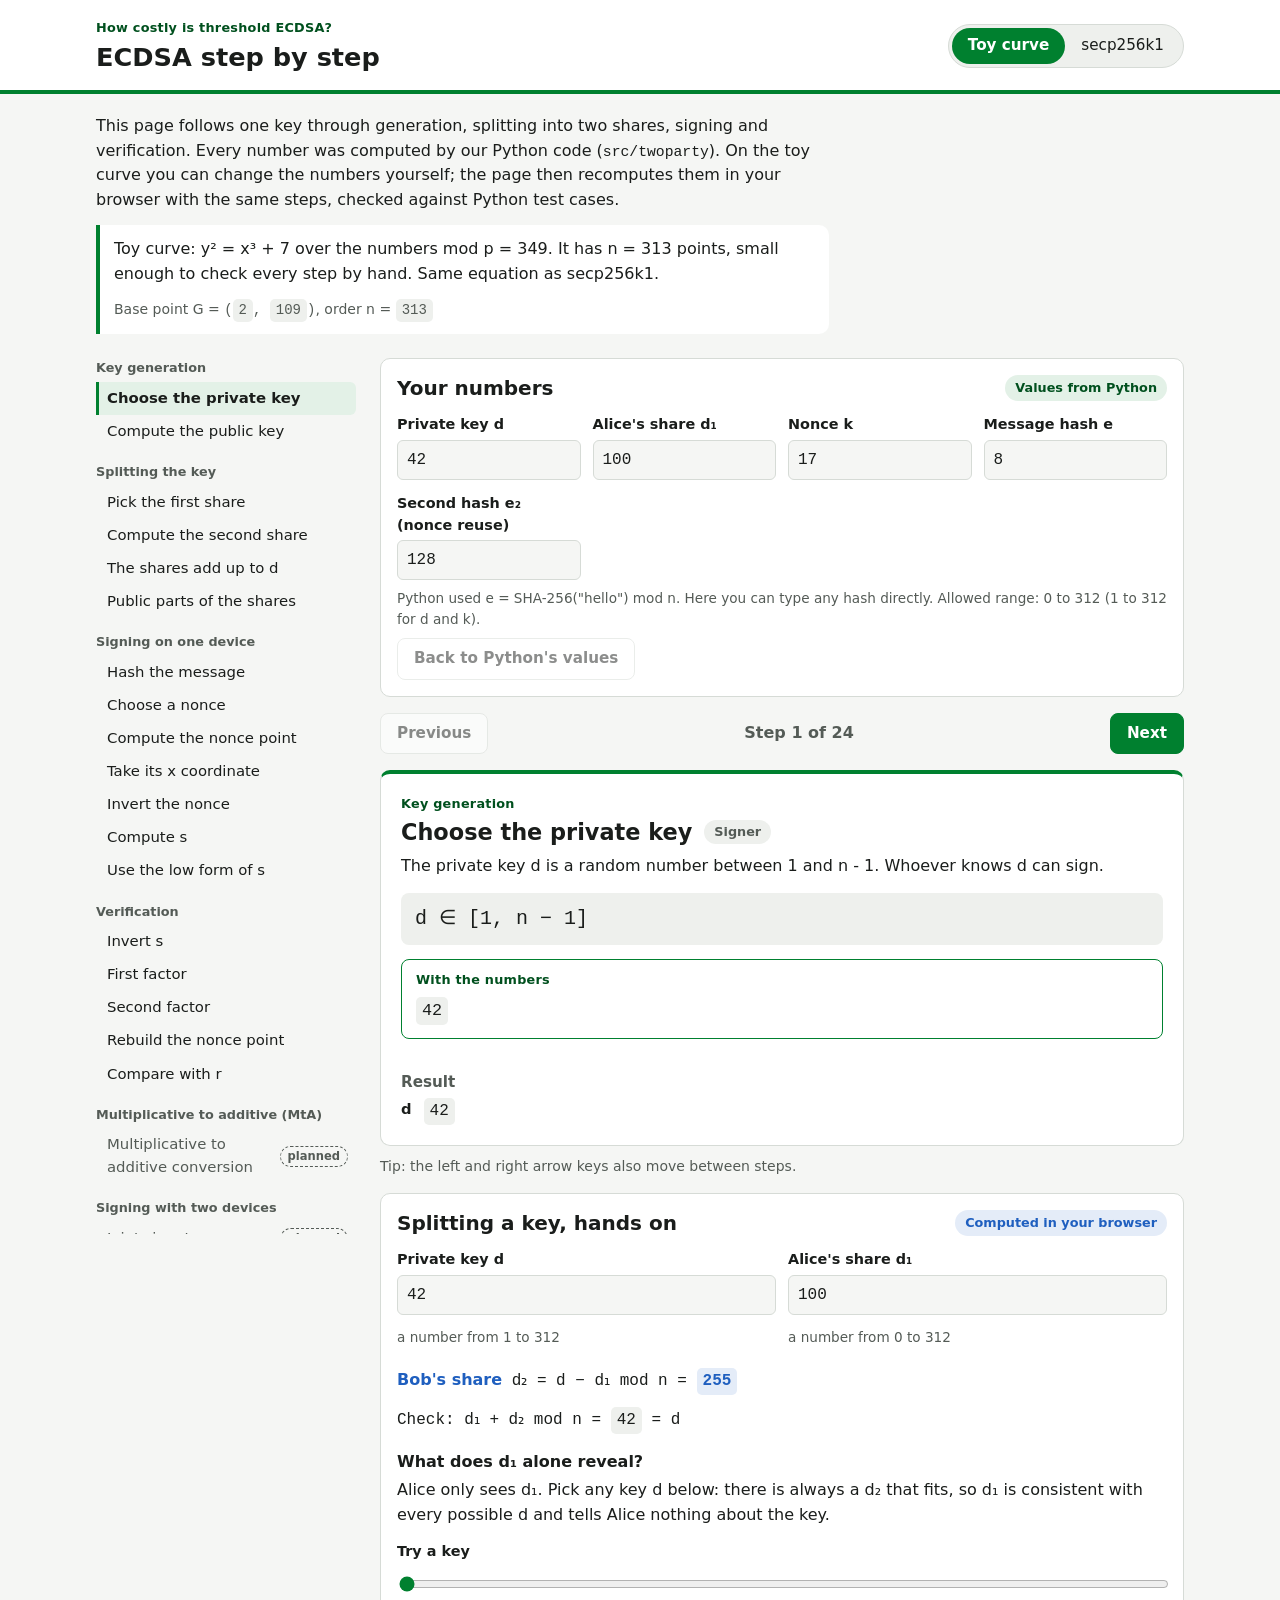
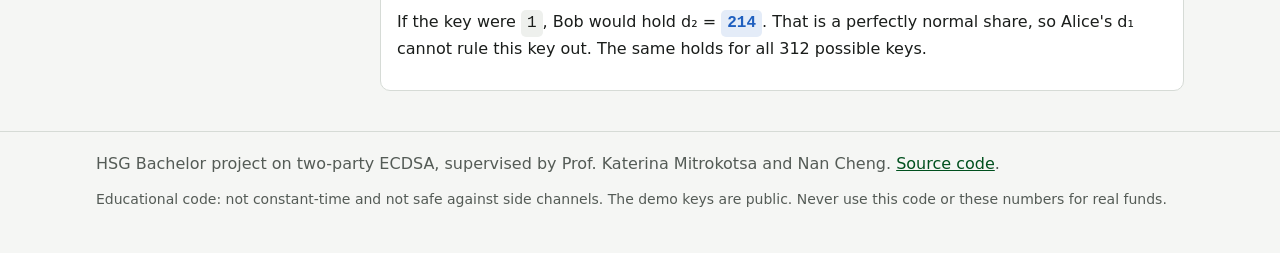
==== web/index.html @ 8071f064 "Add the learning page Step-through view with previous/next, toy curve and secp256k1, editable toy va" ====
<!doctype html>
<html lang="en">
<head>
  <meta charset="utf-8">
  <meta name="viewport" content="width=device-width, initial-scale=1">
  <title>ECDSA step by step</title>
  <meta name="description" content="Key generation, key sharing, signing and verification with real numbers from our Python code.">
  <meta name="color-scheme" content="light dark">
  <link rel="stylesheet" href="css/style.css">
  <script type="module" src="js/main.js"></script>
</head>
<body>
  <a class="skip" href="#step">Skip to the current step</a>

  <header class="site-header">
    <div class="wrap header-inner">
      <div>
        <p class="eyebrow">How costly is threshold ECDSA?</p>
        <h1>ECDSA step by step</h1>
      </div>
      <div class="curve-switch" role="group" aria-label="Curve">
        <button type="button" data-curve="toy" aria-pressed="true">Toy curve</button>
        <button type="button" data-curve="secp256k1" aria-pressed="false">secp256k1</button>
      </div>
    </div>
  </header>

  <main class="wrap">
    <section class="intro" aria-labelledby="intro-title">
      <h2 id="intro-title" class="visually-hidden">About this page</h2>
      <p>
        This page follows one key through generation, splitting into two shares, signing and
        verification. Every number was computed by our Python code (<code>src/twoparty</code>).
        On the toy curve you can change the numbers yourself; the page then recomputes them in
        your browser with the same steps, checked against Python test cases.
      </p>
      <div id="curve-info" class="curve-info"></div>
    </section>

    <div class="layout">
      <nav class="sidebar" aria-label="Steps">
        <details class="nav-details" open>
          <summary>All steps</summary>
          <div id="nav"></div>
        </details>
      </nav>

      <div class="content">
        <section class="panel" aria-labelledby="editor-title">
          <div class="panel-head">
            <h2 id="editor-title">Your numbers</h2>
            <span id="source" class="source" data-kind="python">Values from Python</span>
          </div>
          <div id="editor"></div>
        </section>

        <div class="stepper">
          <button type="button" id="prev" class="btn">Previous</button>
          <p id="counter" class="counter" aria-live="polite"></p>
          <button type="button" id="next" class="btn btn-primary">Next</button>
        </div>
        <div id="step" class="step" tabindex="-1"></div>
        <p class="small kbd-hint">Tip: the left and right arrow keys also move between steps.</p>

        <section class="panel" aria-labelledby="sharing-title">
          <div class="panel-head">
            <h2 id="sharing-title">Splitting a key, hands on</h2>
            <span class="source" data-kind="browser">Computed in your browser</span>
          </div>
          <div id="sharing"></div>
        </section>
      </div>
    </div>
  </main>

  <footer class="site-footer">
    <div class="wrap">
      <p>
        HSG Bachelor project on two-party ECDSA, supervised by Prof. Katerina Mitrokotsa and Nan Cheng.
        <a href="https://github.com/Marinho-01PT/How-costly-is-Threshold-ECDSA">Source code</a>.
      </p>
      <p class="small">
        Educational code: not constant-time and not safe against side channels. The demo keys
        are public. Never use this code or these numbers for real funds.
      </p>
    </div>
  </footer>
</body>
</html>
---- web/css/style.css ----
/* ECDSA step by step. HSG-inspired green on a neutral background. */

:root {
  --accent: #00802f;
  --accent-dark: #00501e;
  --accent-soft: #e3f1e7;
  --on-accent: #ffffff;

  --bg: #f5f6f4;
  --surface: #ffffff;
  --surface-2: #eef0ed;
  --text: #1a1d1b;
  --muted: #545b56;
  --border: #d6dbd6;
  --focus: #00501e;

  /* Fixed party colours, kept for the two-party stages. */
  --alice: #00802f;
  --alice-soft: #e3f1e7;
  --bob: #1f5fbf;
  --bob-soft: #e4ecf8;
  --attacker: #b3261e;
  --attacker-soft: #f8e5e3;
  --warn-soft: #fbf3dc;
  --warn: #7a5a00;

  --mono: ui-monospace, "SF Mono", SFMono-Regular, Menlo, Consolas, monospace;
  --sans: system-ui, -apple-system, "Segoe UI", Roboto, "Helvetica Neue", Arial, sans-serif;
  --radius: 10px;
}

@media (prefers-color-scheme: dark) {
  :root {
    --accent: #4cc27a;
    --accent-dark: #8fdcaa;
    --accent-soft: #173322;
    --on-accent: #08130c;

    --bg: #111412;
    --surface: #191d1a;
    --surface-2: #222723;
    --text: #e6eae7;
    --muted: #a3aca5;
    --border: #333a35;
    --focus: #8fdcaa;

    --alice: #5ccb87;
    --alice-soft: #173322;
    --bob: #7eaaf0;
    --bob-soft: #172338;
    --attacker: #f08a80;
    --attacker-soft: #3a1c19;
    --warn-soft: #332b14;
    --warn: #e7c66b;
  }
}

*, *::before, *::after { box-sizing: border-box; }

html { -webkit-text-size-adjust: 100%; }

body {
  margin: 0;
  background: var(--bg);
  color: var(--text);
  font: 16px/1.55 var(--sans);
}

.wrap { max-width: 1120px; margin: 0 auto; padding: 0 16px; }

h1, h2, h3 { line-height: 1.25; margin: 0; }
h1 { font-size: 1.6rem; }
h2 { font-size: 1.25rem; }
p { margin: 0 0 0.75em; }
code { font-family: var(--mono); font-size: 0.92em; }
a { color: var(--accent-dark); }
@media (prefers-color-scheme: dark) { a { color: var(--accent); } }

:focus-visible {
  outline: 3px solid var(--focus);
  outline-offset: 2px;
  border-radius: 4px;
}

.visually-hidden {
  position: absolute; width: 1px; height: 1px; overflow: hidden;
  clip: rect(0 0 0 0); white-space: nowrap;
}

.skip {
  position: absolute; left: 16px; top: -48px; z-index: 10;
  background: var(--accent); color: var(--on-accent); padding: 8px 12px; border-radius: 6px;
}
.skip:focus { top: 8px; }

.small { font-size: 0.875rem; color: var(--muted); }
.eyebrow {
  margin: 0 0 4px; font-size: 0.8rem; font-weight: 600; letter-spacing: 0.02em;
  color: var(--accent-dark);
}
@media (prefers-color-scheme: dark) { .eyebrow { color: var(--accent); } }

/* ---- header ---- */

.site-header {
  background: var(--surface);
  border-bottom: 4px solid var(--accent);
}
.header-inner {
  display: flex; flex-wrap: wrap; gap: 12px 24px; align-items: center;
  justify-content: space-between; padding-top: 18px; padding-bottom: 16px;
}

.curve-switch {
  display: inline-flex; border: 1px solid var(--border); border-radius: 999px;
  padding: 3px; background: var(--surface-2);
}
.curve-switch button {
  font: inherit; font-size: 0.95rem; border: 0; background: transparent; color: var(--text);
  padding: 6px 16px; border-radius: 999px; cursor: pointer; min-height: 36px;
}
.curve-switch button[aria-pressed="true"] {
  background: var(--accent); color: var(--on-accent); font-weight: 600;
}

/* ---- intro ---- */

.intro { padding: 20px 0 8px; max-width: 72ch; }
.curve-info {
  border-left: 4px solid var(--accent); background: var(--surface);
  padding: 12px 14px; border-radius: 0 var(--radius) var(--radius) 0;
}
.curve-info p:last-child { margin-bottom: 0; }

/* ---- layout ---- */

.layout {
  display: grid; grid-template-columns: 260px minmax(0, 1fr); gap: 24px;
  padding: 16px 0 40px; align-items: start;
}
.content { display: grid; gap: 16px; min-width: 0; }

.sidebar { position: sticky; top: 12px; max-height: calc(100vh - 24px); overflow: auto; }
.nav-details > summary {
  font-weight: 600; cursor: pointer; padding: 6px 0; list-style-position: inside;
}
@media (min-width: 861px) {
  .nav-details > summary { display: none; }
}
.nav-sections, .nav-steps { list-style: none; margin: 0; padding: 0; }
.nav-section {
  margin: 14px 0 4px; font-size: 0.8rem; font-weight: 600; color: var(--muted);
}
.nav-sections > li:first-child .nav-section { margin-top: 0; }
.nav-step {
  display: flex; gap: 8px; align-items: center; justify-content: space-between; width: 100%;
  text-align: left; font: inherit; font-size: 0.93rem; color: var(--text);
  background: transparent; border: 0; border-left: 3px solid transparent;
  padding: 5px 8px; cursor: pointer; border-radius: 0 6px 6px 0; min-height: 32px;
}
.nav-step:hover { background: var(--surface-2); }
.nav-step[aria-current="step"] {
  border-left-color: var(--accent); background: var(--accent-soft); font-weight: 600;
}
.nav-step.status-planned { color: var(--muted); }
.tag {
  font-size: 0.72rem; font-weight: 600; padding: 1px 7px; border-radius: 999px;
  border: 1px dashed var(--muted); color: var(--muted); white-space: nowrap;
}
.status-error .tag, .status-blocked .tag { border-style: solid; color: var(--attacker); border-color: var(--attacker); }

/* ---- panels ---- */

.panel {
  background: var(--surface); border: 1px solid var(--border); border-radius: var(--radius);
  padding: 16px;
}
.panel-head {
  display: flex; flex-wrap: wrap; gap: 8px 16px; align-items: center; justify-content: space-between;
  margin-bottom: 12px;
}
.source {
  font-size: 0.8rem; font-weight: 600; padding: 3px 10px; border-radius: 999px;
  background: var(--surface-2); color: var(--muted);
}
.source[data-kind="python"] { background: var(--accent-soft); color: var(--accent-dark); }
.source[data-kind="browser"] { background: var(--bob-soft); color: var(--bob); }
@media (prefers-color-scheme: dark) {
  .source[data-kind="python"] { color: var(--accent); }
}

.edit-grid { display: grid; grid-template-columns: repeat(auto-fill, minmax(150px, 1fr)); gap: 12px; }
.edit-actions { margin-top: 4px; }
.field { display: grid; gap: 4px; }
.field label { font-size: 0.9rem; font-weight: 600; }
.field-input {
  font: 1rem var(--mono); color: var(--text); background: var(--bg);
  border: 1px solid var(--border); border-radius: 6px; padding: 7px 9px; width: 100%; min-height: 40px;
}
.field-input[aria-invalid="true"] { border-color: var(--attacker); box-shadow: 0 0 0 1px var(--attacker); }
.field-hint { font-size: 0.85rem; color: var(--muted); margin: 8px 0; }

.btn {
  font: inherit; font-weight: 600; font-size: 0.95rem; cursor: pointer;
  border: 1px solid var(--border); background: var(--surface); color: var(--text);
  padding: 8px 16px; border-radius: 8px; min-height: 40px;
}
.btn:hover:not(:disabled) { border-color: var(--accent); }
.btn:disabled { opacity: 0.5; cursor: default; }
.btn-primary { background: var(--accent); border-color: var(--accent); color: var(--on-accent); }
.btn-primary:hover:not(:disabled) { background: var(--accent-dark); border-color: var(--accent-dark); }
@media (prefers-color-scheme: dark) {
  .btn-primary:hover:not(:disabled) { background: var(--accent-dark); color: var(--on-accent); }
}

/* ---- stepper and step card ---- */

.stepper { display: flex; align-items: center; justify-content: space-between; gap: 12px; }
.counter { margin: 0; font-weight: 600; color: var(--muted); }
.kbd-hint { margin: -6px 0 0; }

.step:focus { outline: none; }
.step-card {
  background: var(--surface); border: 1px solid var(--border); border-radius: var(--radius);
  padding: 20px; border-top: 4px solid var(--accent);
}
.step-card.status-planned { border-style: dashed; border-top-style: solid; border-top-color: var(--muted); }
.step-card.status-error, .step-card.status-blocked { border-top-color: var(--attacker); }
.step-head { display: flex; flex-wrap: wrap; gap: 8px 12px; align-items: center; margin-bottom: 8px; }
.step-head h2 { font-size: 1.4rem; }
.step-head h2:focus { outline: none; }
.step-head h2:focus-visible { outline: 3px solid var(--focus); }
.desc { max-width: 70ch; }

.who {
  font-size: 0.8rem; font-weight: 600; padding: 2px 10px; border-radius: 999px;
  background: var(--surface-2); color: var(--muted);
}
.who-alice { background: var(--alice-soft); color: var(--alice); }
.who-bob { background: var(--bob-soft); color: var(--bob); }
.who-attacker { background: var(--attacker-soft); color: var(--attacker); }
.who-both { background: linear-gradient(90deg, var(--alice-soft), var(--bob-soft)); color: var(--text); }

.formula {
  font: 1.25rem/1.4 var(--mono); margin: 14px 0; padding: 12px 14px;
  background: var(--surface-2); border-radius: 8px; overflow-wrap: anywhere;
}
.worked-box {
  border: 1px solid var(--accent); border-radius: 8px; padding: 10px 14px; margin-bottom: 16px;
}
.worked { font: 1.05rem/2 var(--mono); overflow-wrap: anywhere; }

.values-grid { display: grid; grid-template-columns: 1fr 1fr; gap: 16px; }
.values h3 { font-size: 0.95rem; color: var(--muted); margin-bottom: 6px; }
.values dl { margin: 0; display: grid; grid-template-columns: max-content minmax(0, 1fr); gap: 6px 12px; }
.values dt { font-weight: 600; font-size: 0.92rem; }
.values dt.who-alice { color: var(--alice); background: none; }
.values dt.who-bob { color: var(--bob); background: none; }
.values dd { margin: 0; min-width: 0; }

/* Numbers */
.num {
  display: inline-flex; flex-wrap: wrap; align-items: center; gap: 4px; font-family: var(--mono);
  background: var(--surface-2); border-radius: 5px; padding: 0 6px; line-height: 1.7;
  overflow-wrap: anywhere; max-width: 100%;
}
.num-alice { background: var(--alice-soft); color: var(--alice); font-weight: 600; }
.num-bob { background: var(--bob-soft); color: var(--bob); font-weight: 600; }
button.num {
  font: inherit; font-family: var(--mono); color: inherit; border: 1px dashed var(--muted);
  cursor: pointer; text-align: left; word-break: break-all;
}
button.num:hover { border-style: solid; border-color: var(--accent); }
.num-wrap { display: inline-flex; flex-wrap: wrap; align-items: center; gap: 4px; max-width: 100%; }
.copy-btn {
  font: 600 0.75rem var(--sans); color: var(--accent-dark); background: transparent;
  border: 1px solid var(--border); border-radius: 4px; padding: 1px 8px; cursor: pointer; min-height: 26px;
}
@media (prefers-color-scheme: dark) { .copy-btn { color: var(--accent); } }
.point { font-family: var(--mono); }
.text-value { font-family: var(--mono); }
.flag { font-weight: 700; padding: 0 8px; border-radius: 5px; }
.flag-yes { background: var(--accent-soft); color: var(--accent-dark); }
.flag-no { background: var(--attacker-soft); color: var(--attacker); }
@media (prefers-color-scheme: dark) { .flag-yes { color: var(--accent); } }

.msg { border-radius: 8px; padding: 12px 14px; margin-top: 12px; }
.msg p:last-child { margin-bottom: 0; }
.msg-error { background: var(--attacker-soft); color: var(--attacker); }
.msg-planned { background: var(--warn-soft); color: var(--warn); }

/* ---- sharing panel ---- */

.share-grid { display: grid; grid-template-columns: 1fr 1fr; gap: 12px; }
.share-out { margin: 12px 0 4px; }
.share-line { font-family: var(--mono); overflow-wrap: anywhere; }
.share-name { font-family: var(--sans); font-weight: 600; color: var(--bob); }
.sub { font-size: 1rem; margin: 18px 0 6px; }
.slider { width: 100%; accent-color: var(--accent); min-height: 32px; }
.guess-out { margin-top: 8px; }

/* ---- footer ---- */

.site-footer { border-top: 1px solid var(--border); padding: 20px 0 32px; color: var(--muted); }

/* ---- small screens ---- */

@media (max-width: 860px) {
  .layout { grid-template-columns: minmax(0, 1fr); }
  .sidebar {
    position: static; max-height: none; background: var(--surface);
    border: 1px solid var(--border); border-radius: var(--radius); padding: 8px 14px;
  }
}
@media (max-width: 560px) {
  h1 { font-size: 1.35rem; }
  .values-grid, .share-grid { grid-template-columns: minmax(0, 1fr); }
  .step-card { padding: 16px; }
  .formula { font-size: 1.05rem; }
  .curve-switch { width: 100%; }
  .curve-switch button { flex: 1; }
}

@media (prefers-reduced-motion: no-preference) {
  .btn, .nav-step, .curve-switch button { transition: background-color 120ms ease, border-color 120ms ease; }
}
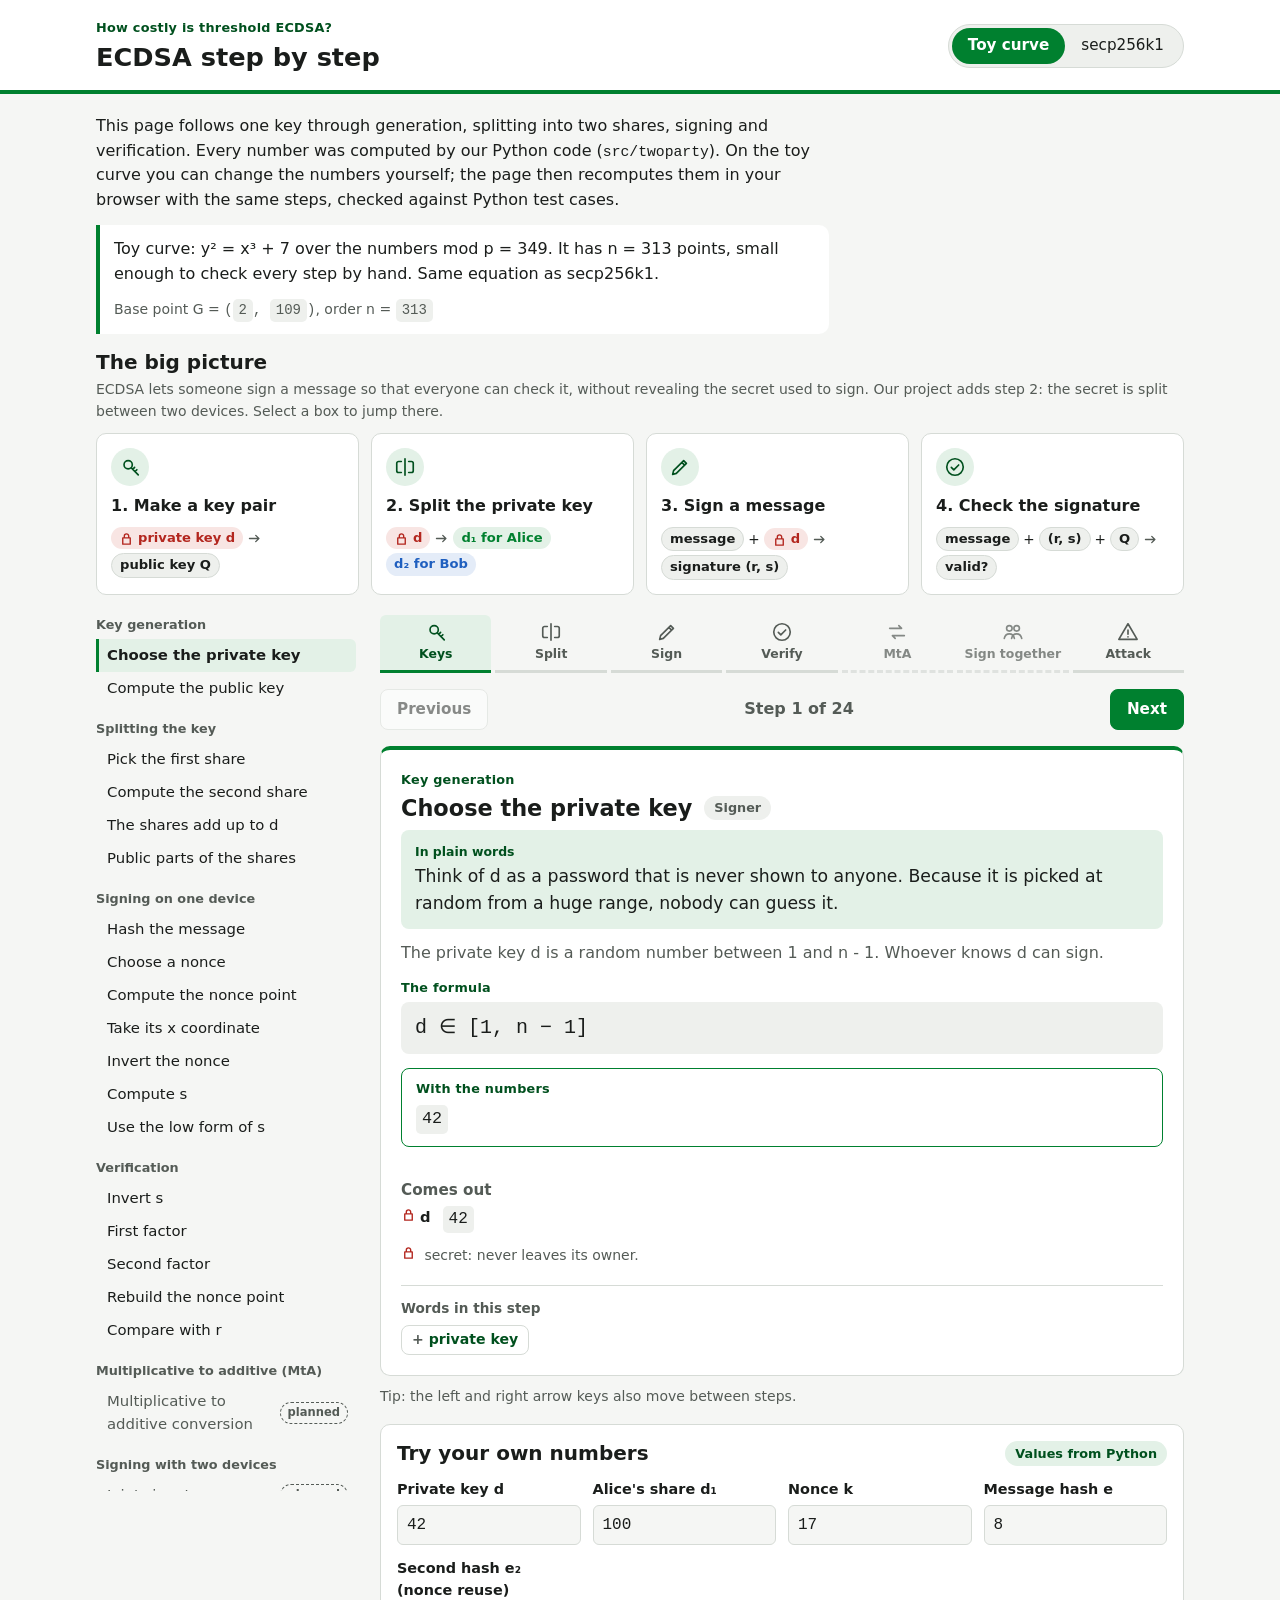
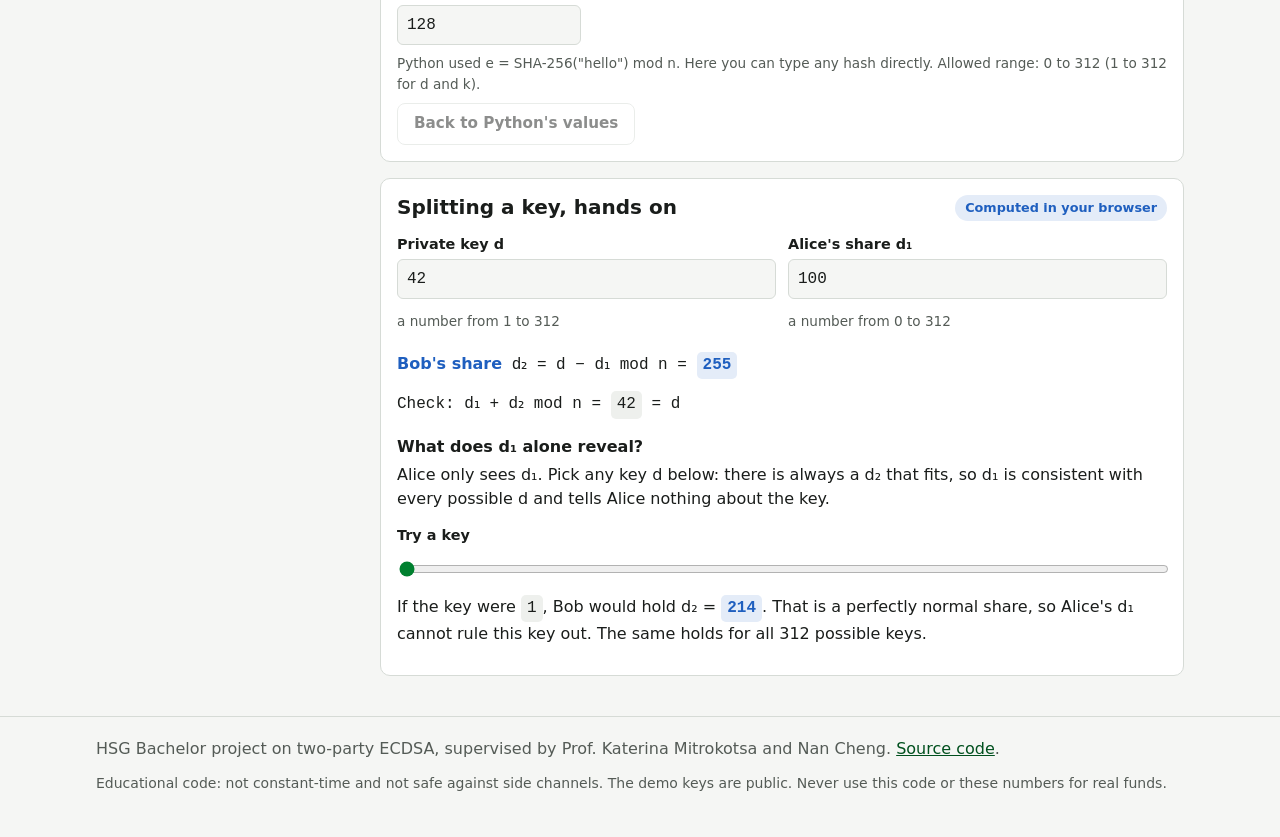
==== commit 3931ed4e: "Make the learning page easier to follow for newcomers - Big picture overview of the four phases, eac" ====
--- a/web/index.html
+++ b/web/index.html
@@ -37,6 +37,16 @@
       <div id="curve-info" class="curve-info"></div>
     </section>
 
+    <section class="big-picture" aria-labelledby="overview-title">
+      <h2 id="overview-title">The big picture</h2>
+      <p class="small">
+        ECDSA lets someone sign a message so that everyone can check it, without revealing the
+        secret used to sign. Our project adds step 2: the secret is split between two devices.
+        Select a box to jump there.
+      </p>
+      <div id="overview"></div>
+    </section>
+
     <div class="layout">
       <nav class="sidebar" aria-label="Steps">
         <details class="nav-details" open>
@@ -46,14 +56,7 @@
       </nav>
 
       <div class="content">
-        <section class="panel" aria-labelledby="editor-title">
-          <div class="panel-head">
-            <h2 id="editor-title">Your numbers</h2>
-            <span id="source" class="source" data-kind="python">Values from Python</span>
-          </div>
-          <div id="editor"></div>
-        </section>
-
+        <nav id="phases" aria-label="Phases"></nav>
         <div class="stepper">
           <button type="button" id="prev" class="btn">Previous</button>
           <p id="counter" class="counter" aria-live="polite"></p>
@@ -61,6 +64,14 @@
         </div>
         <div id="step" class="step" tabindex="-1"></div>
         <p class="small kbd-hint">Tip: the left and right arrow keys also move between steps.</p>
+
+        <section class="panel" aria-labelledby="editor-title">
+          <div class="panel-head">
+            <h2 id="editor-title">Try your own numbers</h2>
+            <span id="source" class="source" data-kind="python">Values from Python</span>
+          </div>
+          <div id="editor"></div>
+        </section>
 
         <section class="panel" aria-labelledby="sharing-title">
           <div class="panel-head">
--- a/web/css/style.css
+++ b/web/css/style.css
@@ -226,6 +226,7 @@
 }
 .step-card.status-planned { border-style: dashed; border-top-style: solid; border-top-color: var(--muted); }
 .step-card.status-error, .step-card.status-blocked { border-top-color: var(--attacker); }
+.step-card.section-reuse { border-top-color: var(--attacker); }
 .step-head { display: flex; flex-wrap: wrap; gap: 8px 12px; align-items: center; margin-bottom: 8px; }
 .step-head h2 { font-size: 1.4rem; }
 .step-head h2:focus { outline: none; }
@@ -299,13 +300,146 @@
 .slider { width: 100%; accent-color: var(--accent); min-height: 32px; }
 .guess-out { margin-top: 8px; }
 
+/* ---- icons ---- */
+
+.icon { width: 22px; height: 22px; fill: none; stroke: currentColor; stroke-width: 1.8;
+  stroke-linecap: round; stroke-linejoin: round; flex: none; }
+.icon-sm { width: 15px; height: 15px; stroke-width: 2.2; vertical-align: -2px; }
+
+/* ---- big picture ---- */
+
+.big-picture { padding: 8px 0 4px; }
+.big-picture h2 { margin-bottom: 4px; }
+.overview {
+  list-style: none; margin: 10px 0 0; padding: 0;
+  display: grid; grid-template-columns: repeat(4, minmax(0, 1fr)); gap: 12px;
+}
+.overview-card {
+  display: grid; gap: 8px; align-content: start; width: 100%; height: 100%; text-align: left;
+  font: inherit; color: var(--text); background: var(--surface); cursor: pointer;
+  border: 1px solid var(--border); border-radius: var(--radius); padding: 14px;
+}
+.overview-card:hover { border-color: var(--accent); }
+.overview-icon {
+  display: inline-grid; place-items: center; width: 38px; height: 38px; border-radius: 50%;
+  background: var(--accent-soft); color: var(--accent-dark);
+}
+@media (prefers-color-scheme: dark) { .overview-icon { color: var(--accent); } }
+.overview-title { font-weight: 700; }
+.overview-body { display: flex; flex-wrap: wrap; align-items: center; gap: 4px; font-size: 0.85rem; }
+.overview-arrow { color: var(--muted); }
+
+.pill {
+  display: inline-flex; align-items: center; gap: 4px; padding: 1px 8px; border-radius: 999px;
+  font-size: 0.82rem; font-weight: 600; white-space: nowrap;
+}
+.pill-secret { background: var(--attacker-soft); color: var(--attacker); }
+.pill-public { background: var(--surface-2); color: var(--text); border: 1px solid var(--border); }
+.pill-alice { background: var(--alice-soft); color: var(--alice); }
+.pill-bob { background: var(--bob-soft); color: var(--bob); }
+
+/* ---- phase bar ---- */
+
+.phases {
+  list-style: none; margin: 0; padding: 0; display: grid;
+  grid-template-columns: repeat(7, minmax(0, 1fr)); gap: 4px; counter-reset: phase;
+}
+.phase {
+  display: grid; justify-items: center; gap: 4px; width: 100%; height: 100%;
+  font: inherit; font-size: 0.78rem; font-weight: 600; color: var(--muted);
+  background: transparent; border: 0; border-bottom: 3px solid var(--border);
+  padding: 6px 2px 8px; cursor: pointer; border-radius: 6px 6px 0 0;
+}
+.phase:hover { background: var(--surface-2); }
+.phase-done { color: var(--accent-dark); border-bottom-color: var(--accent); }
+.phase-current { color: var(--accent-dark); background: var(--accent-soft); border-bottom-color: var(--accent); }
+@media (prefers-color-scheme: dark) { .phase-done, .phase-current { color: var(--accent); } }
+.phase-planned { border-bottom-style: dashed; }
+.phase-planned:not(.phase-current) { opacity: 0.7; }
+.phase-label { text-align: center; line-height: 1.2; }
+
+/* ---- step card extras ---- */
+
+.plain {
+  background: var(--accent-soft); border-radius: 8px; padding: 12px 14px; margin: 4px 0 12px;
+  font-size: 1.08rem;
+}
+.plain p { margin: 0; }
+.plain .plain-label {
+  font-size: 0.78rem; font-weight: 700; color: var(--accent-dark); margin-bottom: 2px;
+}
+@media (prefers-color-scheme: dark) { .plain .plain-label { color: var(--accent); } }
+.desc { color: var(--muted); }
+.formula-box .eyebrow { margin-top: 4px; }
+.formula-box .formula { margin-top: 2px; }
+
+.values-with-plot { display: grid; grid-template-columns: minmax(0, 1fr) minmax(0, 340px); gap: 20px; align-items: start; }
+
+.lock { display: inline-flex; align-items: center; margin-right: 4px; }
+.lock-secret { color: var(--attacker); }
+.lock-leaked { color: var(--attacker); }
+.lock-legend { margin-top: 12px; }
+
+.terms { margin-top: 18px; border-top: 1px solid var(--border); padding-top: 12px; }
+.terms-title { font-size: 0.85rem; font-weight: 700; color: var(--muted); margin-bottom: 6px; }
+.terms-list { display: flex; flex-wrap: wrap; gap: 6px; align-items: flex-start; }
+.term { border: 1px solid var(--border); border-radius: 8px; background: var(--surface); max-width: 100%; }
+.term summary {
+  cursor: pointer; padding: 3px 10px; font-size: 0.88rem; font-weight: 600;
+  color: var(--accent-dark); list-style: none;
+}
+.term summary::-webkit-details-marker { display: none; }
+.term summary::before { content: "+ "; color: var(--muted); }
+.term[open] summary::before { content: "− "; }
+@media (prefers-color-scheme: dark) { .term summary { color: var(--accent); } }
+.term[open] { flex-basis: 100%; background: var(--surface-2); }
+.term p { margin: 0; padding: 0 10px 8px; font-size: 0.92rem; }
+
+/* ---- curve picture ---- */
+
+.plot { margin: 0; }
+.plot-svg { width: 100%; height: auto; display: block; background: var(--surface-2); border-radius: 8px; }
+.plot-frame { fill: none; stroke: var(--border); }
+.plot-axis { font: 10px var(--mono); fill: var(--muted); }
+.plot-dots circle { fill: var(--muted); opacity: 0.45; }
+.plot-mark .plot-ring { fill: none; stroke: var(--text); stroke-width: 1.6; }
+.plot-mark .plot-core { fill: var(--text); }
+.plot-result .plot-ring { stroke: var(--accent); stroke-width: 2.4; }
+.plot-result .plot-core { fill: var(--accent); }
+.plot-alice .plot-ring { stroke: var(--alice); } .plot-alice .plot-core { fill: var(--alice); }
+.plot-bob .plot-ring { stroke: var(--bob); } .plot-bob .plot-core { fill: var(--bob); }
+.plot-label {
+  font: 700 13px var(--sans); fill: var(--text);
+  paint-order: stroke; stroke: var(--surface-2); stroke-width: 4px; stroke-linejoin: round;
+}
+.plot figcaption { margin-top: 8px; }
+.plot-legend { list-style: none; margin: 0 0 6px; padding: 0; display: grid; gap: 2px; font-size: 0.88rem; }
+.plot-key { display: flex; align-items: center; gap: 6px; font-family: var(--mono); }
+.plot-swatch { width: 11px; height: 11px; border-radius: 50%; border: 2px solid var(--text); flex: none; }
+.plot-key.plot-result .plot-swatch { background: var(--accent); border-color: var(--accent); }
+.plot-key.plot-alice .plot-swatch { background: var(--alice); border-color: var(--alice); }
+.plot-key.plot-bob .plot-swatch { background: var(--bob); border-color: var(--bob); }
+.plot-role { font-family: var(--sans); color: var(--muted); }
+.plot-note { background: var(--surface-2); border-radius: 8px; padding: 12px 14px; font-size: 0.92rem; }
+.plot-note p { margin: 0; }
+
+@media (prefers-reduced-motion: no-preference) {
+  .plot-result .plot-ring { animation: pop 450ms ease-out; transform-box: fill-box; transform-origin: center; }
+  @keyframes pop { from { transform: scale(2.2); opacity: 0; } to { transform: scale(1); opacity: 1; } }
+}
+
 /* ---- footer ---- */
 
 .site-footer { border-top: 1px solid var(--border); padding: 20px 0 32px; color: var(--muted); }
 
 /* ---- small screens ---- */
 
+@media (max-width: 1000px) {
+  .values-with-plot { grid-template-columns: minmax(0, 1fr); }
+  .values-with-plot .plot { max-width: 380px; }
+}
 @media (max-width: 860px) {
+  .overview { grid-template-columns: repeat(2, minmax(0, 1fr)); }
   .layout { grid-template-columns: minmax(0, 1fr); }
   .sidebar {
     position: static; max-height: none; background: var(--surface);
@@ -314,6 +448,11 @@
 }
 @media (max-width: 560px) {
   h1 { font-size: 1.35rem; }
+  .overview { grid-template-columns: minmax(0, 1fr); gap: 8px; }
+  .overview-card { grid-template-columns: auto minmax(0, 1fr); column-gap: 12px; row-gap: 6px; padding: 10px 12px; }
+  .overview-icon { grid-row: span 2; width: 32px; height: 32px; }
+  .phases { grid-template-columns: repeat(4, minmax(0, 1fr)); }
+  .phase .icon { width: 18px; height: 18px; }
   .values-grid, .share-grid { grid-template-columns: minmax(0, 1fr); }
   .step-card { padding: 16px; }
   .formula { font-size: 1.05rem; }
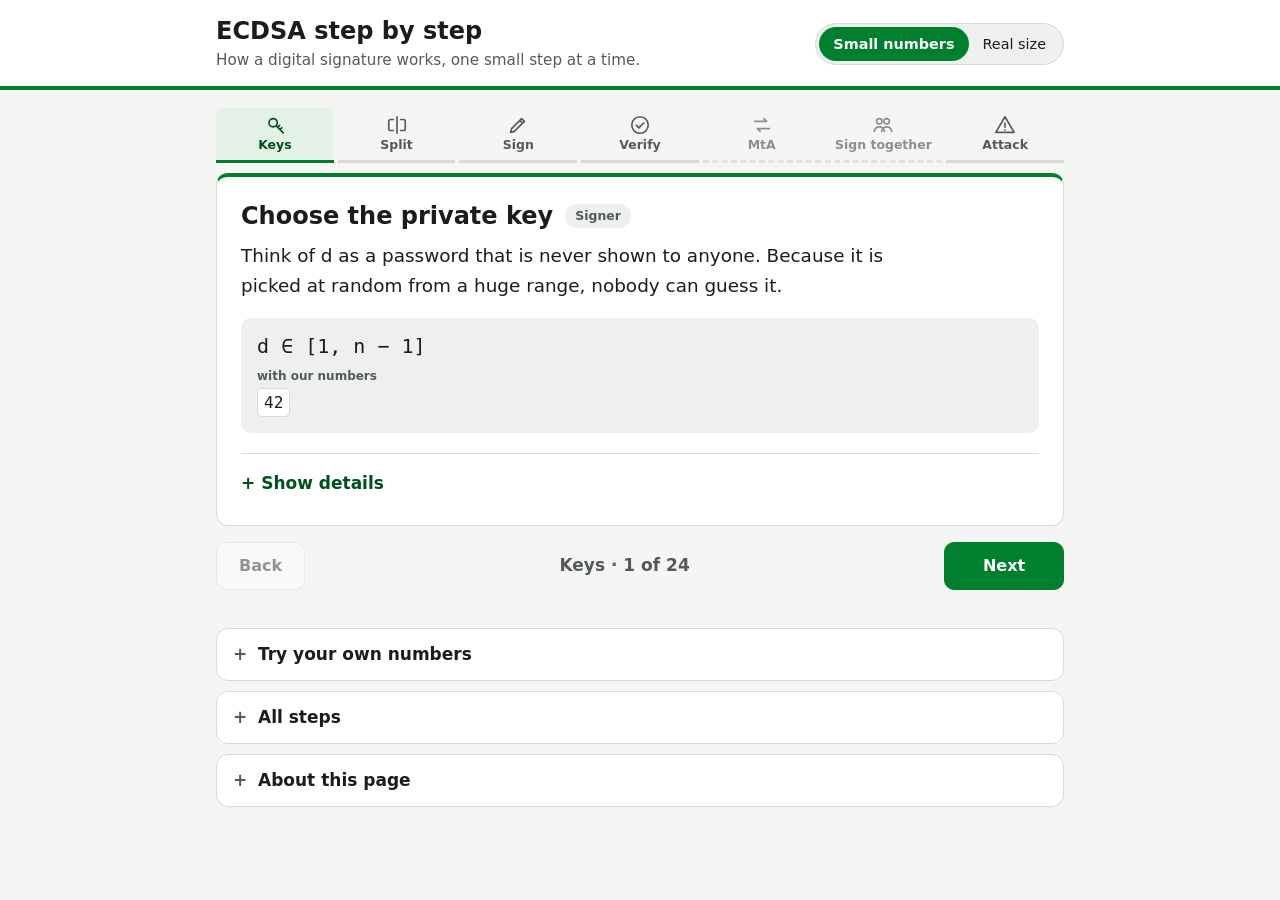
==== commit e26dbd8a: "Show one thing at a time on the learning page - Single column: phase bar, one step card, back/next b" ====
--- a/web/index.html
+++ b/web/index.html
@@ -15,86 +15,58 @@
   <header class="site-header">
     <div class="wrap header-inner">
       <div>
-        <p class="eyebrow">How costly is threshold ECDSA?</p>
         <h1>ECDSA step by step</h1>
+        <p class="tagline">How a digital signature works, one small step at a time.</p>
       </div>
-      <div class="curve-switch" role="group" aria-label="Curve">
-        <button type="button" data-curve="toy" aria-pressed="true">Toy curve</button>
-        <button type="button" data-curve="secp256k1" aria-pressed="false">secp256k1</button>
+      <div class="curve-switch" role="group" aria-label="Size of the numbers">
+        <button type="button" data-curve="toy" aria-pressed="true" title="Small numbers you can check by hand">Small numbers</button>
+        <button type="button" data-curve="secp256k1" aria-pressed="false" title="The real curve secp256k1 used by Bitcoin">Real size</button>
       </div>
     </div>
   </header>
 
   <main class="wrap">
-    <section class="intro" aria-labelledby="intro-title">
-      <h2 id="intro-title" class="visually-hidden">About this page</h2>
-      <p>
-        This page follows one key through generation, splitting into two shares, signing and
-        verification. Every number was computed by our Python code (<code>src/twoparty</code>).
-        On the toy curve you can change the numbers yourself; the page then recomputes them in
-        your browser with the same steps, checked against Python test cases.
-      </p>
-      <div id="curve-info" class="curve-info"></div>
-    </section>
+    <nav id="phases" class="phases-wrap" aria-label="Phases"></nav>
 
-    <section class="big-picture" aria-labelledby="overview-title">
-      <h2 id="overview-title">The big picture</h2>
-      <p class="small">
-        ECDSA lets someone sign a message so that everyone can check it, without revealing the
-        secret used to sign. Our project adds step 2: the secret is split between two devices.
-        Select a box to jump there.
-      </p>
-      <div id="overview"></div>
-    </section>
+    <div id="step" class="step" tabindex="-1"></div>
 
-    <div class="layout">
-      <nav class="sidebar" aria-label="Steps">
-        <details class="nav-details" open>
-          <summary>All steps</summary>
-          <div id="nav"></div>
-        </details>
-      </nav>
+    <div class="stepper">
+      <button type="button" id="prev" class="btn">Back</button>
+      <p id="counter" class="counter" aria-live="polite"></p>
+      <button type="button" id="next" class="btn btn-primary">Next</button>
+    </div>
 
-      <div class="content">
-        <nav id="phases" aria-label="Phases"></nav>
-        <div class="stepper">
-          <button type="button" id="prev" class="btn">Previous</button>
-          <p id="counter" class="counter" aria-live="polite"></p>
-          <button type="button" id="next" class="btn btn-primary">Next</button>
+    <div class="extras">
+      <div id="sharing-slot"></div>
+
+      <details id="editor-box" class="fold">
+        <summary>Try your own numbers <span id="source" class="source" data-kind="browser" hidden>Your numbers</span></summary>
+        <div id="editor" class="fold-body"></div>
+      </details>
+
+      <details class="fold">
+        <summary>All steps</summary>
+        <div id="nav" class="fold-body"></div>
+      </details>
+
+      <details class="fold">
+        <summary>About this page</summary>
+        <div class="fold-body">
+          <p>
+            Every number on this page was computed by our Python code (<code>src/twoparty</code>).
+            When you change numbers yourself, the page recomputes them in your browser with the
+            same steps, which are checked against Python test cases.
+          </p>
+          <div id="curve-info"></div>
+          <p class="small">
+            HSG Bachelor project on two-party ECDSA, supervised by Prof. Katerina Mitrokotsa and Nan Cheng.
+            <a href="https://github.com/Marinho-01PT/How-costly-is-Threshold-ECDSA">Source code</a>.
+            Educational code: not constant-time and not safe against side channels. The demo keys
+            are public. Never use this code or these numbers for real funds.
+          </p>
         </div>
-        <div id="step" class="step" tabindex="-1"></div>
-        <p class="small kbd-hint">Tip: the left and right arrow keys also move between steps.</p>
-
-        <section class="panel" aria-labelledby="editor-title">
-          <div class="panel-head">
-            <h2 id="editor-title">Try your own numbers</h2>
-            <span id="source" class="source" data-kind="python">Values from Python</span>
-          </div>
-          <div id="editor"></div>
-        </section>
-
-        <section class="panel" aria-labelledby="sharing-title">
-          <div class="panel-head">
-            <h2 id="sharing-title">Splitting a key, hands on</h2>
-            <span class="source" data-kind="browser">Computed in your browser</span>
-          </div>
-          <div id="sharing"></div>
-        </section>
-      </div>
+      </details>
     </div>
   </main>
-
-  <footer class="site-footer">
-    <div class="wrap">
-      <p>
-        HSG Bachelor project on two-party ECDSA, supervised by Prof. Katerina Mitrokotsa and Nan Cheng.
-        <a href="https://github.com/Marinho-01PT/How-costly-is-Threshold-ECDSA">Source code</a>.
-      </p>
-      <p class="small">
-        Educational code: not constant-time and not safe against side channels. The demo keys
-        are public. Never use this code or these numbers for real funds.
-      </p>
-    </div>
-  </footer>
 </body>
 </html>
--- a/web/css/style.css
+++ b/web/css/style.css
@@ -1,4 +1,5 @@
-/* ECDSA step by step. HSG-inspired green on a neutral background. */
+/* ECDSA step by step. HSG-inspired green on a neutral background.
+   One step at a time: the step card is the only thing open by default. */
 
 :root {
   --accent: #00802f;
@@ -26,7 +27,7 @@
 
   --mono: ui-monospace, "SF Mono", SFMono-Regular, Menlo, Consolas, monospace;
   --sans: system-ui, -apple-system, "Segoe UI", Roboto, "Helvetica Neue", Arial, sans-serif;
-  --radius: 10px;
+  --radius: 12px;
 }
 
 @media (prefers-color-scheme: dark) {
@@ -56,185 +57,102 @@
 }
 
 *, *::before, *::after { box-sizing: border-box; }
-
 html { -webkit-text-size-adjust: 100%; }
 
 body {
   margin: 0;
   background: var(--bg);
   color: var(--text);
-  font: 16px/1.55 var(--sans);
-}
-
-.wrap { max-width: 1120px; margin: 0 auto; padding: 0 16px; }
+  font: 17px/1.6 var(--sans);
+}
+
+.wrap { max-width: 880px; margin: 0 auto; padding: 0 16px; }
 
 h1, h2, h3 { line-height: 1.25; margin: 0; }
-h1 { font-size: 1.6rem; }
-h2 { font-size: 1.25rem; }
+h1 { font-size: 1.5rem; }
+h2 { font-size: 1.5rem; }
 p { margin: 0 0 0.75em; }
 code { font-family: var(--mono); font-size: 0.92em; }
 a { color: var(--accent-dark); }
 @media (prefers-color-scheme: dark) { a { color: var(--accent); } }
 
-:focus-visible {
-  outline: 3px solid var(--focus);
-  outline-offset: 2px;
-  border-radius: 4px;
-}
+:focus-visible { outline: 3px solid var(--focus); outline-offset: 2px; border-radius: 4px; }
 
 .visually-hidden {
   position: absolute; width: 1px; height: 1px; overflow: hidden;
   clip: rect(0 0 0 0); white-space: nowrap;
 }
-
 .skip {
   position: absolute; left: 16px; top: -48px; z-index: 10;
   background: var(--accent); color: var(--on-accent); padding: 8px 12px; border-radius: 6px;
 }
 .skip:focus { top: 8px; }
-
 .small { font-size: 0.875rem; color: var(--muted); }
-.eyebrow {
-  margin: 0 0 4px; font-size: 0.8rem; font-weight: 600; letter-spacing: 0.02em;
-  color: var(--accent-dark);
-}
-@media (prefers-color-scheme: dark) { .eyebrow { color: var(--accent); } }
+
+.icon { width: 22px; height: 22px; fill: none; stroke: currentColor; stroke-width: 1.8;
+  stroke-linecap: round; stroke-linejoin: round; flex: none; }
+.icon-sm { width: 15px; height: 15px; stroke-width: 2.2; vertical-align: -2px; }
 
 /* ---- header ---- */
 
-.site-header {
-  background: var(--surface);
-  border-bottom: 4px solid var(--accent);
-}
+.site-header { background: var(--surface); border-bottom: 4px solid var(--accent); }
 .header-inner {
   display: flex; flex-wrap: wrap; gap: 12px 24px; align-items: center;
-  justify-content: space-between; padding-top: 18px; padding-bottom: 16px;
-}
+  justify-content: space-between; padding-top: 16px; padding-bottom: 14px;
+}
+.tagline { margin: 2px 0 0; color: var(--muted); font-size: 0.95rem; }
 
 .curve-switch {
   display: inline-flex; border: 1px solid var(--border); border-radius: 999px;
   padding: 3px; background: var(--surface-2);
 }
 .curve-switch button {
-  font: inherit; font-size: 0.95rem; border: 0; background: transparent; color: var(--text);
-  padding: 6px 16px; border-radius: 999px; cursor: pointer; min-height: 36px;
-}
-.curve-switch button[aria-pressed="true"] {
-  background: var(--accent); color: var(--on-accent); font-weight: 600;
-}
-
-/* ---- intro ---- */
-
-.intro { padding: 20px 0 8px; max-width: 72ch; }
-.curve-info {
-  border-left: 4px solid var(--accent); background: var(--surface);
-  padding: 12px 14px; border-radius: 0 var(--radius) var(--radius) 0;
-}
-.curve-info p:last-child { margin-bottom: 0; }
-
-/* ---- layout ---- */
-
-.layout {
-  display: grid; grid-template-columns: 260px minmax(0, 1fr); gap: 24px;
-  padding: 16px 0 40px; align-items: start;
-}
-.content { display: grid; gap: 16px; min-width: 0; }
-
-.sidebar { position: sticky; top: 12px; max-height: calc(100vh - 24px); overflow: auto; }
-.nav-details > summary {
-  font-weight: 600; cursor: pointer; padding: 6px 0; list-style-position: inside;
-}
-@media (min-width: 861px) {
-  .nav-details > summary { display: none; }
-}
-.nav-sections, .nav-steps { list-style: none; margin: 0; padding: 0; }
-.nav-section {
-  margin: 14px 0 4px; font-size: 0.8rem; font-weight: 600; color: var(--muted);
-}
-.nav-sections > li:first-child .nav-section { margin-top: 0; }
-.nav-step {
-  display: flex; gap: 8px; align-items: center; justify-content: space-between; width: 100%;
-  text-align: left; font: inherit; font-size: 0.93rem; color: var(--text);
-  background: transparent; border: 0; border-left: 3px solid transparent;
-  padding: 5px 8px; cursor: pointer; border-radius: 0 6px 6px 0; min-height: 32px;
-}
-.nav-step:hover { background: var(--surface-2); }
-.nav-step[aria-current="step"] {
-  border-left-color: var(--accent); background: var(--accent-soft); font-weight: 600;
-}
-.nav-step.status-planned { color: var(--muted); }
-.tag {
-  font-size: 0.72rem; font-weight: 600; padding: 1px 7px; border-radius: 999px;
-  border: 1px dashed var(--muted); color: var(--muted); white-space: nowrap;
-}
-.status-error .tag, .status-blocked .tag { border-style: solid; color: var(--attacker); border-color: var(--attacker); }
-
-/* ---- panels ---- */
-
-.panel {
-  background: var(--surface); border: 1px solid var(--border); border-radius: var(--radius);
-  padding: 16px;
-}
-.panel-head {
-  display: flex; flex-wrap: wrap; gap: 8px 16px; align-items: center; justify-content: space-between;
-  margin-bottom: 12px;
-}
-.source {
-  font-size: 0.8rem; font-weight: 600; padding: 3px 10px; border-radius: 999px;
-  background: var(--surface-2); color: var(--muted);
-}
-.source[data-kind="python"] { background: var(--accent-soft); color: var(--accent-dark); }
-.source[data-kind="browser"] { background: var(--bob-soft); color: var(--bob); }
-@media (prefers-color-scheme: dark) {
-  .source[data-kind="python"] { color: var(--accent); }
-}
-
-.edit-grid { display: grid; grid-template-columns: repeat(auto-fill, minmax(150px, 1fr)); gap: 12px; }
-.edit-actions { margin-top: 4px; }
-.field { display: grid; gap: 4px; }
-.field label { font-size: 0.9rem; font-weight: 600; }
-.field-input {
-  font: 1rem var(--mono); color: var(--text); background: var(--bg);
-  border: 1px solid var(--border); border-radius: 6px; padding: 7px 9px; width: 100%; min-height: 40px;
-}
-.field-input[aria-invalid="true"] { border-color: var(--attacker); box-shadow: 0 0 0 1px var(--attacker); }
-.field-hint { font-size: 0.85rem; color: var(--muted); margin: 8px 0; }
-
-.btn {
-  font: inherit; font-weight: 600; font-size: 0.95rem; cursor: pointer;
-  border: 1px solid var(--border); background: var(--surface); color: var(--text);
-  padding: 8px 16px; border-radius: 8px; min-height: 40px;
-}
-.btn:hover:not(:disabled) { border-color: var(--accent); }
-.btn:disabled { opacity: 0.5; cursor: default; }
-.btn-primary { background: var(--accent); border-color: var(--accent); color: var(--on-accent); }
-.btn-primary:hover:not(:disabled) { background: var(--accent-dark); border-color: var(--accent-dark); }
-@media (prefers-color-scheme: dark) {
-  .btn-primary:hover:not(:disabled) { background: var(--accent-dark); color: var(--on-accent); }
-}
-
-/* ---- stepper and step card ---- */
-
-.stepper { display: flex; align-items: center; justify-content: space-between; gap: 12px; }
-.counter { margin: 0; font-weight: 600; color: var(--muted); }
-.kbd-hint { margin: -6px 0 0; }
+  font: inherit; font-size: 0.9rem; border: 0; background: transparent; color: var(--text);
+  padding: 5px 14px; border-radius: 999px; cursor: pointer; min-height: 34px;
+}
+.curve-switch button[aria-pressed="true"] { background: var(--accent); color: var(--on-accent); font-weight: 600; }
+
+/* ---- phase bar ---- */
+
+.phases-wrap { padding: 18px 0 10px; }
+.phases {
+  list-style: none; margin: 0; padding: 0; display: grid;
+  grid-template-columns: repeat(7, minmax(0, 1fr)); gap: 4px;
+}
+.phase {
+  display: grid; justify-items: center; gap: 2px; width: 100%; height: 100%;
+  font: inherit; font-size: 0.78rem; font-weight: 600; color: var(--muted);
+  background: transparent; border: 0; border-bottom: 3px solid var(--border);
+  padding: 6px 2px 7px; cursor: pointer; border-radius: 6px 6px 0 0;
+}
+.phase:hover { background: var(--surface-2); }
+.phase-done { color: var(--accent-dark); border-bottom-color: var(--accent); }
+.phase-current { color: var(--accent-dark); background: var(--accent-soft); border-bottom-color: var(--accent); }
+@media (prefers-color-scheme: dark) { .phase-done, .phase-current { color: var(--accent); } }
+.phase-planned { border-bottom-style: dashed; }
+.phase-planned:not(.phase-current) { opacity: 0.65; }
+.phase-label { text-align: center; line-height: 1.2; }
+
+/* ---- step card ---- */
 
 .step:focus { outline: none; }
 .step-card {
   background: var(--surface); border: 1px solid var(--border); border-radius: var(--radius);
-  padding: 20px; border-top: 4px solid var(--accent);
-}
-.step-card.status-planned { border-style: dashed; border-top-style: solid; border-top-color: var(--muted); }
-.step-card.status-error, .step-card.status-blocked { border-top-color: var(--attacker); }
-.step-card.section-reuse { border-top-color: var(--attacker); }
-.step-head { display: flex; flex-wrap: wrap; gap: 8px 12px; align-items: center; margin-bottom: 8px; }
-.step-head h2 { font-size: 1.4rem; }
+  padding: 24px; border-top: 4px solid var(--accent);
+}
+.step-card.status-planned { border-top-color: var(--muted); }
+.step-card.status-error, .step-card.status-blocked, .step-card.section-reuse { border-top-color: var(--attacker); }
+
+.step-grid { display: grid; grid-template-columns: minmax(0, 1fr) 290px; gap: 24px; align-items: start; }
+.step-main { min-width: 0; }
+
+.step-head { display: flex; flex-wrap: wrap; gap: 6px 12px; align-items: center; margin-bottom: 10px; }
 .step-head h2:focus { outline: none; }
 .step-head h2:focus-visible { outline: 3px solid var(--focus); }
-.desc { max-width: 70ch; }
+.lead { font-size: 1.15rem; line-height: 1.6; max-width: 60ch; margin-bottom: 18px; }
 
 .who {
-  font-size: 0.8rem; font-weight: 600; padding: 2px 10px; border-radius: 999px;
+  font-size: 0.78rem; font-weight: 600; padding: 2px 10px; border-radius: 999px;
   background: var(--surface-2); color: var(--muted);
 }
 .who-alice { background: var(--alice-soft); color: var(--alice); }
@@ -242,150 +160,42 @@
 .who-attacker { background: var(--attacker-soft); color: var(--attacker); }
 .who-both { background: linear-gradient(90deg, var(--alice-soft), var(--bob-soft)); color: var(--text); }
 
-.formula {
-  font: 1.25rem/1.4 var(--mono); margin: 14px 0; padding: 12px 14px;
-  background: var(--surface-2); border-radius: 8px; overflow-wrap: anywhere;
-}
-.worked-box {
-  border: 1px solid var(--accent); border-radius: 8px; padding: 10px 14px; margin-bottom: 16px;
-}
-.worked { font: 1.05rem/2 var(--mono); overflow-wrap: anywhere; }
-
-.values-grid { display: grid; grid-template-columns: 1fr 1fr; gap: 16px; }
-.values h3 { font-size: 0.95rem; color: var(--muted); margin-bottom: 6px; }
+.formula-box { background: var(--surface-2); border-radius: 10px; padding: 14px 16px; }
+.formula { font: 1.25rem/1.4 var(--mono); margin: 0 0 8px; overflow-wrap: anywhere; }
+.worked-line { margin: 0; font: 1rem/2 var(--mono); overflow-wrap: anywhere; }
+.worked-label {
+  display: block; font: 600 0.75rem/1.4 var(--sans); color: var(--muted); margin-bottom: 2px;
+}
+
+/* Details behind the toggle */
+.more { margin-top: 20px; border-top: 1px solid var(--border); padding-top: 12px; }
+.more > summary {
+  cursor: pointer; font-weight: 600; color: var(--accent-dark); width: fit-content;
+  padding: 4px 0; list-style: none;
+}
+.more > summary::-webkit-details-marker { display: none; }
+.more > summary::before { content: "+ "; }
+.more[open] > summary::before { content: "− "; }
+.more[open] > summary { margin-bottom: 10px; }
+@media (prefers-color-scheme: dark) { .more > summary { color: var(--accent); } }
+.more > p { color: var(--muted); max-width: 65ch; }
+
+.values-grid { display: grid; grid-template-columns: 1fr 1fr; gap: 16px; margin-top: 8px; }
+.sub { font-size: 0.95rem; color: var(--muted); margin-bottom: 6px; }
 .values dl { margin: 0; display: grid; grid-template-columns: max-content minmax(0, 1fr); gap: 6px 12px; }
 .values dt { font-weight: 600; font-size: 0.92rem; }
 .values dt.who-alice { color: var(--alice); background: none; }
 .values dt.who-bob { color: var(--bob); background: none; }
 .values dd { margin: 0; min-width: 0; }
-
-/* Numbers */
-.num {
-  display: inline-flex; flex-wrap: wrap; align-items: center; gap: 4px; font-family: var(--mono);
-  background: var(--surface-2); border-radius: 5px; padding: 0 6px; line-height: 1.7;
-  overflow-wrap: anywhere; max-width: 100%;
-}
-.num-alice { background: var(--alice-soft); color: var(--alice); font-weight: 600; }
-.num-bob { background: var(--bob-soft); color: var(--bob); font-weight: 600; }
-button.num {
-  font: inherit; font-family: var(--mono); color: inherit; border: 1px dashed var(--muted);
-  cursor: pointer; text-align: left; word-break: break-all;
-}
-button.num:hover { border-style: solid; border-color: var(--accent); }
-.num-wrap { display: inline-flex; flex-wrap: wrap; align-items: center; gap: 4px; max-width: 100%; }
-.copy-btn {
-  font: 600 0.75rem var(--sans); color: var(--accent-dark); background: transparent;
-  border: 1px solid var(--border); border-radius: 4px; padding: 1px 8px; cursor: pointer; min-height: 26px;
-}
-@media (prefers-color-scheme: dark) { .copy-btn { color: var(--accent); } }
-.point { font-family: var(--mono); }
-.text-value { font-family: var(--mono); }
-.flag { font-weight: 700; padding: 0 8px; border-radius: 5px; }
-.flag-yes { background: var(--accent-soft); color: var(--accent-dark); }
-.flag-no { background: var(--attacker-soft); color: var(--attacker); }
-@media (prefers-color-scheme: dark) { .flag-yes { color: var(--accent); } }
-
-.msg { border-radius: 8px; padding: 12px 14px; margin-top: 12px; }
-.msg p:last-child { margin-bottom: 0; }
-.msg-error { background: var(--attacker-soft); color: var(--attacker); }
-.msg-planned { background: var(--warn-soft); color: var(--warn); }
-
-/* ---- sharing panel ---- */
-
-.share-grid { display: grid; grid-template-columns: 1fr 1fr; gap: 12px; }
-.share-out { margin: 12px 0 4px; }
-.share-line { font-family: var(--mono); overflow-wrap: anywhere; }
-.share-name { font-family: var(--sans); font-weight: 600; color: var(--bob); }
-.sub { font-size: 1rem; margin: 18px 0 6px; }
-.slider { width: 100%; accent-color: var(--accent); min-height: 32px; }
-.guess-out { margin-top: 8px; }
-
-/* ---- icons ---- */
-
-.icon { width: 22px; height: 22px; fill: none; stroke: currentColor; stroke-width: 1.8;
-  stroke-linecap: round; stroke-linejoin: round; flex: none; }
-.icon-sm { width: 15px; height: 15px; stroke-width: 2.2; vertical-align: -2px; }
-
-/* ---- big picture ---- */
-
-.big-picture { padding: 8px 0 4px; }
-.big-picture h2 { margin-bottom: 4px; }
-.overview {
-  list-style: none; margin: 10px 0 0; padding: 0;
-  display: grid; grid-template-columns: repeat(4, minmax(0, 1fr)); gap: 12px;
-}
-.overview-card {
-  display: grid; gap: 8px; align-content: start; width: 100%; height: 100%; text-align: left;
-  font: inherit; color: var(--text); background: var(--surface); cursor: pointer;
-  border: 1px solid var(--border); border-radius: var(--radius); padding: 14px;
-}
-.overview-card:hover { border-color: var(--accent); }
-.overview-icon {
-  display: inline-grid; place-items: center; width: 38px; height: 38px; border-radius: 50%;
-  background: var(--accent-soft); color: var(--accent-dark);
-}
-@media (prefers-color-scheme: dark) { .overview-icon { color: var(--accent); } }
-.overview-title { font-weight: 700; }
-.overview-body { display: flex; flex-wrap: wrap; align-items: center; gap: 4px; font-size: 0.85rem; }
-.overview-arrow { color: var(--muted); }
-
-.pill {
-  display: inline-flex; align-items: center; gap: 4px; padding: 1px 8px; border-radius: 999px;
-  font-size: 0.82rem; font-weight: 600; white-space: nowrap;
-}
-.pill-secret { background: var(--attacker-soft); color: var(--attacker); }
-.pill-public { background: var(--surface-2); color: var(--text); border: 1px solid var(--border); }
-.pill-alice { background: var(--alice-soft); color: var(--alice); }
-.pill-bob { background: var(--bob-soft); color: var(--bob); }
-
-/* ---- phase bar ---- */
-
-.phases {
-  list-style: none; margin: 0; padding: 0; display: grid;
-  grid-template-columns: repeat(7, minmax(0, 1fr)); gap: 4px; counter-reset: phase;
-}
-.phase {
-  display: grid; justify-items: center; gap: 4px; width: 100%; height: 100%;
-  font: inherit; font-size: 0.78rem; font-weight: 600; color: var(--muted);
-  background: transparent; border: 0; border-bottom: 3px solid var(--border);
-  padding: 6px 2px 8px; cursor: pointer; border-radius: 6px 6px 0 0;
-}
-.phase:hover { background: var(--surface-2); }
-.phase-done { color: var(--accent-dark); border-bottom-color: var(--accent); }
-.phase-current { color: var(--accent-dark); background: var(--accent-soft); border-bottom-color: var(--accent); }
-@media (prefers-color-scheme: dark) { .phase-done, .phase-current { color: var(--accent); } }
-.phase-planned { border-bottom-style: dashed; }
-.phase-planned:not(.phase-current) { opacity: 0.7; }
-.phase-label { text-align: center; line-height: 1.2; }
-
-/* ---- step card extras ---- */
-
-.plain {
-  background: var(--accent-soft); border-radius: 8px; padding: 12px 14px; margin: 4px 0 12px;
-  font-size: 1.08rem;
-}
-.plain p { margin: 0; }
-.plain .plain-label {
-  font-size: 0.78rem; font-weight: 700; color: var(--accent-dark); margin-bottom: 2px;
-}
-@media (prefers-color-scheme: dark) { .plain .plain-label { color: var(--accent); } }
-.desc { color: var(--muted); }
-.formula-box .eyebrow { margin-top: 4px; }
-.formula-box .formula { margin-top: 2px; }
-
-.values-with-plot { display: grid; grid-template-columns: minmax(0, 1fr) minmax(0, 340px); gap: 20px; align-items: start; }
-
-.lock { display: inline-flex; align-items: center; margin-right: 4px; }
-.lock-secret { color: var(--attacker); }
-.lock-leaked { color: var(--attacker); }
-.lock-legend { margin-top: 12px; }
-
-.terms { margin-top: 18px; border-top: 1px solid var(--border); padding-top: 12px; }
+.lock { display: inline-flex; align-items: center; margin-right: 4px; color: var(--attacker); }
+.lock-legend { margin-top: 10px; }
+
+.terms { margin-top: 14px; }
 .terms-title { font-size: 0.85rem; font-weight: 700; color: var(--muted); margin-bottom: 6px; }
 .terms-list { display: flex; flex-wrap: wrap; gap: 6px; align-items: flex-start; }
 .term { border: 1px solid var(--border); border-radius: 8px; background: var(--surface); max-width: 100%; }
 .term summary {
-  cursor: pointer; padding: 3px 10px; font-size: 0.88rem; font-weight: 600;
+  cursor: pointer; padding: 2px 10px; font-size: 0.88rem; font-weight: 600;
   color: var(--accent-dark); list-style: none;
 }
 .term summary::-webkit-details-marker { display: none; }
@@ -395,13 +205,44 @@
 .term[open] { flex-basis: 100%; background: var(--surface-2); }
 .term p { margin: 0; padding: 0 10px 8px; font-size: 0.92rem; }
 
+/* ---- numbers ---- */
+
+.num {
+  display: inline-flex; flex-wrap: wrap; align-items: center; font-family: var(--mono);
+  background: var(--surface); border-radius: 5px; padding: 0 6px; line-height: 1.7;
+  overflow-wrap: anywhere; max-width: 100%; border: 1px solid var(--border);
+}
+.values .num { background: var(--surface-2); border-color: transparent; }
+.num-alice { background: var(--alice-soft) !important; color: var(--alice); font-weight: 600; border-color: transparent; }
+.num-bob { background: var(--bob-soft) !important; color: var(--bob); font-weight: 600; border-color: transparent; }
+button.num {
+  font: inherit; font-family: var(--mono); color: inherit; border: 1px dashed var(--muted);
+  cursor: pointer; text-align: left; word-break: break-all;
+}
+button.num:hover { border-style: solid; border-color: var(--accent); }
+.num-wrap { display: inline-flex; flex-wrap: wrap; align-items: center; gap: 4px; max-width: 100%; }
+.copy-btn {
+  font: 600 0.75rem var(--sans); color: var(--accent-dark); background: transparent;
+  border: 1px solid var(--border); border-radius: 4px; padding: 1px 8px; cursor: pointer; min-height: 26px;
+}
+@media (prefers-color-scheme: dark) { .copy-btn { color: var(--accent); } }
+.point, .text-value { font-family: var(--mono); }
+.flag { font-weight: 700; padding: 0 8px; border-radius: 5px; }
+.flag-yes { background: var(--accent-soft); color: var(--accent-dark); }
+.flag-no { background: var(--attacker-soft); color: var(--attacker); }
+@media (prefers-color-scheme: dark) { .flag-yes { color: var(--accent); } }
+
+.msg { border-radius: 8px; padding: 12px 14px; margin: 0; }
+.msg-error { background: var(--attacker-soft); color: var(--attacker); }
+.msg-planned { background: var(--warn-soft); color: var(--warn); }
+
 /* ---- curve picture ---- */
 
 .plot { margin: 0; }
-.plot-svg { width: 100%; height: auto; display: block; background: var(--surface-2); border-radius: 8px; }
+.plot-svg { width: 100%; height: auto; display: block; background: var(--surface-2); border-radius: 10px; }
 .plot-frame { fill: none; stroke: var(--border); }
 .plot-axis { font: 10px var(--mono); fill: var(--muted); }
-.plot-dots circle { fill: var(--muted); opacity: 0.45; }
+.plot-dots circle { fill: var(--muted); opacity: 0.4; }
 .plot-mark .plot-ring { fill: none; stroke: var(--text); stroke-width: 1.6; }
 .plot-mark .plot-core { fill: var(--text); }
 .plot-result .plot-ring { stroke: var(--accent); stroke-width: 2.4; }
@@ -409,57 +250,110 @@
 .plot-alice .plot-ring { stroke: var(--alice); } .plot-alice .plot-core { fill: var(--alice); }
 .plot-bob .plot-ring { stroke: var(--bob); } .plot-bob .plot-core { fill: var(--bob); }
 .plot-label {
-  font: 700 13px var(--sans); fill: var(--text);
+  font: 700 14px var(--sans); fill: var(--text);
   paint-order: stroke; stroke: var(--surface-2); stroke-width: 4px; stroke-linejoin: round;
 }
-.plot figcaption { margin-top: 8px; }
-.plot-legend { list-style: none; margin: 0 0 6px; padding: 0; display: grid; gap: 2px; font-size: 0.88rem; }
-.plot-key { display: flex; align-items: center; gap: 6px; font-family: var(--mono); }
-.plot-swatch { width: 11px; height: 11px; border-radius: 50%; border: 2px solid var(--text); flex: none; }
-.plot-key.plot-result .plot-swatch { background: var(--accent); border-color: var(--accent); }
-.plot-key.plot-alice .plot-swatch { background: var(--alice); border-color: var(--alice); }
-.plot-key.plot-bob .plot-swatch { background: var(--bob); border-color: var(--bob); }
-.plot-role { font-family: var(--sans); color: var(--muted); }
-.plot-note { background: var(--surface-2); border-radius: 8px; padding: 12px 14px; font-size: 0.92rem; }
-.plot-note p { margin: 0; }
+.plot figcaption { margin-top: 6px; }
+.plot-note { background: var(--surface-2); border-radius: 10px; padding: 12px 14px; margin: 0; }
 
 @media (prefers-reduced-motion: no-preference) {
   .plot-result .plot-ring { animation: pop 450ms ease-out; transform-box: fill-box; transform-origin: center; }
   @keyframes pop { from { transform: scale(2.2); opacity: 0; } to { transform: scale(1); opacity: 1; } }
-}
-
-/* ---- footer ---- */
-
-.site-footer { border-top: 1px solid var(--border); padding: 20px 0 32px; color: var(--muted); }
+  .btn, .phase, .curve-switch button { transition: background-color 120ms ease, border-color 120ms ease; }
+}
+
+/* ---- stepper ---- */
+
+.stepper { display: flex; align-items: center; justify-content: space-between; gap: 12px; margin: 16px 0 28px; }
+.counter { margin: 0; font-weight: 600; color: var(--muted); font-variant-numeric: tabular-nums; }
+.btn {
+  font: inherit; font-weight: 600; font-size: 1rem; cursor: pointer;
+  border: 1px solid var(--border); background: var(--surface); color: var(--text);
+  padding: 10px 22px; border-radius: 10px; min-height: 44px;
+}
+.btn:hover:not(:disabled) { border-color: var(--accent); }
+.btn:disabled { opacity: 0.45; cursor: default; }
+.btn-primary { background: var(--accent); border-color: var(--accent); color: var(--on-accent); min-width: 120px; }
+.btn-primary:hover:not(:disabled) { background: var(--accent-dark); border-color: var(--accent-dark); }
+
+/* ---- folded extras ---- */
+
+.extras { display: grid; gap: 10px; padding-bottom: 40px; }
+.fold { background: var(--surface); border: 1px solid var(--border); border-radius: var(--radius); }
+.fold > summary {
+  cursor: pointer; padding: 12px 16px; font-weight: 600; list-style: none;
+  display: flex; flex-wrap: wrap; gap: 8px; align-items: center;
+}
+.fold > summary::-webkit-details-marker { display: none; }
+.fold > summary::before { content: "+"; width: 1em; color: var(--muted); font-weight: 700; }
+.fold[open] > summary::before { content: "−"; }
+.fold-body { padding: 0 16px 16px; }
+.fold-highlight { border-color: var(--bob); }
+
+.source {
+  font-size: 0.75rem; font-weight: 600; padding: 2px 9px; border-radius: 999px;
+  background: var(--accent-soft); color: var(--accent-dark);
+}
+.source[data-kind="browser"] { background: var(--bob-soft); color: var(--bob); }
+@media (prefers-color-scheme: dark) { .source[data-kind="python"] { color: var(--accent); } }
+
+.edit-grid { display: grid; grid-template-columns: repeat(auto-fill, minmax(140px, 1fr)); gap: 12px; }
+.field { display: grid; gap: 4px; }
+.field label { font-size: 0.9rem; font-weight: 600; }
+.field-input {
+  font: 1rem var(--mono); color: var(--text); background: var(--bg);
+  border: 1px solid var(--border); border-radius: 6px; padding: 7px 9px; width: 100%; min-height: 40px;
+}
+.field-input[aria-invalid="true"] { border-color: var(--attacker); box-shadow: 0 0 0 1px var(--attacker); }
+.field-hint { font-size: 0.85rem; color: var(--muted); margin: 8px 0; }
+
+/* step list */
+.nav-sections, .nav-steps { list-style: none; margin: 0; padding: 0; }
+.nav-section { margin: 12px 0 2px; font-size: 0.8rem; font-weight: 600; color: var(--muted); }
+.nav-sections > li:first-child .nav-section { margin-top: 0; }
+.nav-step {
+  display: flex; gap: 8px; align-items: center; justify-content: space-between; width: 100%;
+  text-align: left; font: inherit; font-size: 0.93rem; color: var(--text);
+  background: transparent; border: 0; border-left: 3px solid transparent;
+  padding: 4px 8px; cursor: pointer; border-radius: 0 6px 6px 0; min-height: 32px;
+}
+.nav-step:hover { background: var(--surface-2); }
+.nav-step[aria-current="step"] { border-left-color: var(--accent); background: var(--accent-soft); font-weight: 600; }
+.nav-step.status-planned { color: var(--muted); }
+.tag {
+  font-size: 0.72rem; font-weight: 600; padding: 1px 7px; border-radius: 999px;
+  border: 1px dashed var(--muted); color: var(--muted); white-space: nowrap;
+}
+.status-error .tag, .status-blocked .tag { border-style: solid; color: var(--attacker); border-color: var(--attacker); }
+
+/* sharing panel */
+.share-grid { display: grid; grid-template-columns: 1fr 1fr; gap: 12px; }
+.share-out { margin: 12px 0 4px; }
+.share-line { font-family: var(--mono); overflow-wrap: anywhere; }
+.share-name { font-family: var(--sans); font-weight: 600; color: var(--bob); }
+.slider { width: 100%; accent-color: var(--accent); min-height: 32px; }
+.guess-out { margin-top: 8px; }
+.fold-body .sub { margin-top: 16px; }
 
 /* ---- small screens ---- */
 
-@media (max-width: 1000px) {
-  .values-with-plot { grid-template-columns: minmax(0, 1fr); }
-  .values-with-plot .plot { max-width: 380px; }
-}
-@media (max-width: 860px) {
-  .overview { grid-template-columns: repeat(2, minmax(0, 1fr)); }
-  .layout { grid-template-columns: minmax(0, 1fr); }
-  .sidebar {
-    position: static; max-height: none; background: var(--surface);
-    border: 1px solid var(--border); border-radius: var(--radius); padding: 8px 14px;
-  }
+@media (max-width: 760px) {
+  .step-grid { grid-template-columns: minmax(0, 1fr); }
+  .step-grid .plot { max-width: 340px; }
 }
 @media (max-width: 560px) {
-  h1 { font-size: 1.35rem; }
-  .overview { grid-template-columns: minmax(0, 1fr); gap: 8px; }
-  .overview-card { grid-template-columns: auto minmax(0, 1fr); column-gap: 12px; row-gap: 6px; padding: 10px 12px; }
-  .overview-icon { grid-row: span 2; width: 32px; height: 32px; }
-  .phases { grid-template-columns: repeat(4, minmax(0, 1fr)); }
-  .phase .icon { width: 18px; height: 18px; }
+  body { font-size: 16px; }
+  h1 { font-size: 1.3rem; }
+  h2 { font-size: 1.3rem; }
+  .step-card { padding: 18px 16px; }
+  .lead { font-size: 1.05rem; }
+  .formula { font-size: 1.05rem; }
   .values-grid, .share-grid { grid-template-columns: minmax(0, 1fr); }
-  .step-card { padding: 16px; }
-  .formula { font-size: 1.05rem; }
+  /* Icons only on phones; the counter below the card names the phase. */
+  .phase-label { position: absolute; width: 1px; height: 1px; overflow: hidden; clip: rect(0 0 0 0); }
+  .phase { padding: 8px 0; }
   .curve-switch { width: 100%; }
   .curve-switch button { flex: 1; }
-}
-
-@media (prefers-reduced-motion: no-preference) {
-  .btn, .nav-step, .curve-switch button { transition: background-color 120ms ease, border-color 120ms ease; }
-}
+  .btn { padding: 10px 16px; }
+  .btn-primary { min-width: 100px; }
+}
